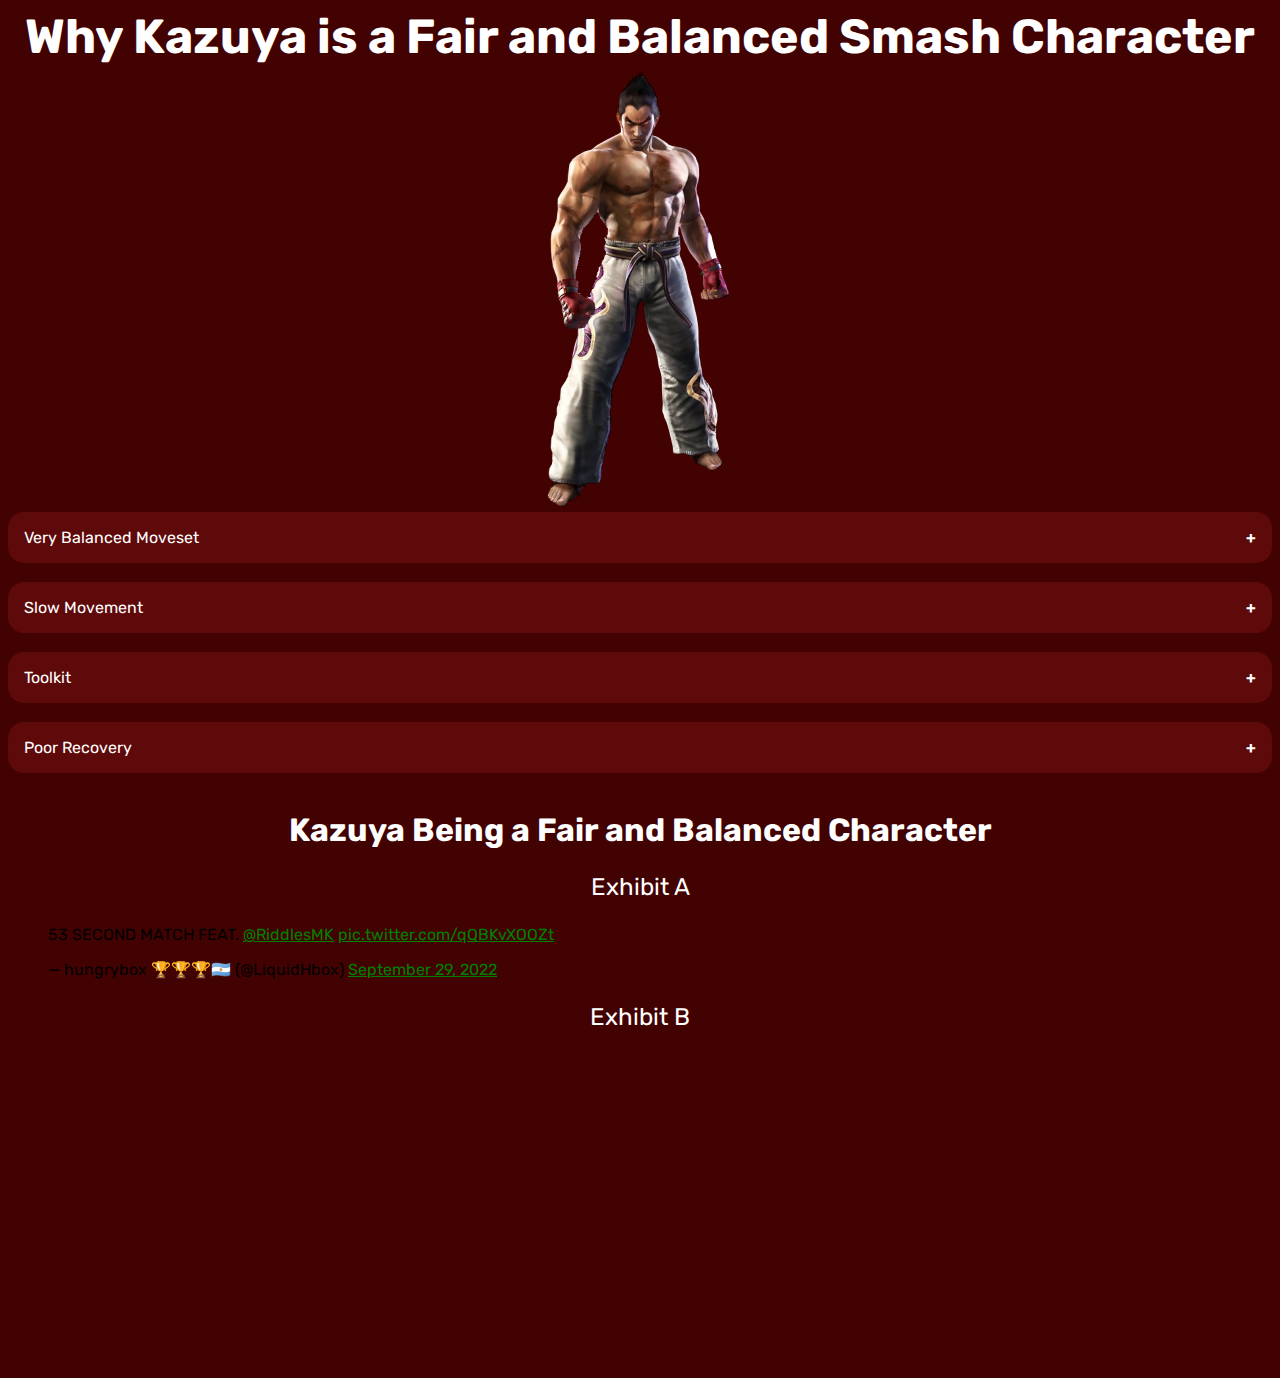
==== Scripts/Kazuya.html @ bc7d68dd "Started Main Roster Page" ====
<!DOCTYPE html>
<html lang = "en">
    <head>
        <meta charset="UTF-8">
        <meta name="viewport" content="width=device-width, initial-scale=1.0">
        <link rel = "icon" href = "../Images/TekkenSymbol.svg">       
        <link rel = "stylesheet" href = "../CSS/styles.css">
        <script src="../Scripts/collapsible.js" defer></script>


        <title>Why Kazuya is a Fair and Balanced Smash Character</title>
    </head>

    <body>
        <header class = "title">
            Why Kazuya is a Fair and Balanced Smash Character
            <a href = "proKazuyaGuide.html"><img src = "../Images/kazNeutral.png" class = "center"></a>
        </header>

        <main>
            <button class = "collapsible"> Very Balanced Moveset</button>
            <div class = "content">
                <a href = "https://ultimateframedata.com/kazyua-moves-graphic-max_hamm.jpeg" target = "_blank"><img src = "../Images/KazMoveset.jpeg" class = "center"></a>
                <p>
                    Kazuya is a character who originates from the Tekken franchise.  The version of Kazuya present in Super Smash Bros. Ultimate is taken from Tekken 7.
                    <br>
                    While it may seem like Kazuya having nearly 40 unique attacks would make him a very overpowered character, in his source material, he and all of the other Tekken 7
                    cast members have around 100 moves.  With this in mind, it is easy to tell that Kazuya's moveset was clearly nerfed even before his release.
                </p>
                <p>
                    On top of the fact that Kazuya was nerfed from his source material, a large number of his moves require command inputs which are not a native mechanic to the Smash franchise.
                    <br>
                    The strongest moves in Kazuya's kit require practice to master as they are locked behind command inputs, similar to how Terry is unable to use his GO! moves without learning
                    their inputs.
                </p>
            </div>  

            <br>

            <button class = " collapsible"> Slow Movement</button>
            <div class = "content">
                <a href = "https://www.reddit.com/r/SmashBrosUltimate/comments/ooeif7/ground_speed_tier_list/" target = "_blank"><img src = "../Images/MoveSpeed.png"></a>
                <p>
                    While Kazuya does have many desireable stats, one attribute in which he is lacking is his movement speed.
                    Kazuya is rated number 68 out of 89 playable characters in smash.
                    <br>
                    Speed in Smash is very important for characters to be able to approach.  Kazuya struggles to get in,
                    has one projectile which freezes him in place for IDK yet, and does not have the advantage of range
                    or disjointed hitboxes like other slow characters such as Byleth.
                </p>
            </div>

            <br>

            <button class = " collapsible"> Toolkit</button>
            <div class = "content">
                <table border = "3rem" class = "tables">
                    <tr><td>Tool</td><td>Reasoning</td></tr>
                    <tr><td><img src = "../Images/ReflectorKick.PNG"></td><td>Useful for countering camping zoners</td></tr>
                    <tr><td><img src = "../Images/FSmashArmor.PNG"><td>Helps with slow startup on smash attacks</td></tr>
                    <tr><td><img src = "../Images/NairSpike.png"></td><td>Improves Kazuya's ability to edgeguard</td></tr>
                    <tr><td><img src = "../Images/EWGF.png"><td>The intangibility on multiple moves helps Kazuya to approach</td></tr>
                    <tr><td><img src = "../Images/CmdGrab.png"></td><td>Source of significant damage</td></tr>
                </table>
                
                <br>
                All images taken from <a href = "https://www.ultimateframedata.com" target = "_blank">UltimateFrameData</a>
                <p>
                    While Kazuya does have a reflector, armor on multiple attacks, a spike, intangibility on multiple moves, 
                    and a command grab, he is still not overpowered due to his lack of a counter.  The fact that he is lacking a
                    counter is more than enough to keep him balanced.  All of his other tools are not excessive either has he needs
                    all of them.  Joker has a very effective counter as it is able to both reflect projectiles and counter melee 
                    attacks at the same time while Kazuya only has a reflecter which is stuck to a command input.
                </p>
            </div>

            <br>
            
            <button class = " collapsible"> Poor Recovery</button>
            <div class = "content">
                <a href = "https://ultimateframedata.com/kazuya" target = "_blank"><img src = "../Images/KazUpB.png"></a>
                <p>
                    Kazuya's recovery is poor because of slow startup and the small hitbox.  Both of these factors make 
                    Kazuya very easy to edgeguard which justifies the fact that he is not put into a helpless state after
                    using his up B.
                    
                </p>
            </div>

            <br><br>
            
            <div class = "subtitle">Kazuya Being a Fair and Balanced Character</div>

            <p class = "heading">Exhibit A</p>

            <blockquote class="twitter-tweet tw-align-center" data-theme="dark"><p lang="en" dir="ltr">53 SECOND MATCH FEAT. <a href="https://twitter.com/RiddlesMK?ref_src=twsrc%5Etfw">@RiddlesMK</a> <a href="https://t.co/qQBKvXOOZt">pic.twitter.com/qQBKvXOOZt</a></p>&mdash; hungrybox 🏆🏆🏆🇦🇷 (@LiquidHbox) <a href="https://twitter.com/LiquidHbox/status/1575304750832226304?ref_src=twsrc%5Etfw">September 29, 2022</a></blockquote> <script async src="https://platform.twitter.com/widgets.js" charset="utf-8"></script>

            <p class = "heading">Exhibit B</p>

            <iframe class = "center" width="560" height="315" src="https://www.youtube.com/embed/uVSLCrPBg1c?start=439&end=457" title="YouTube video player" frameborder="0" allow="accelerometer; autoplay; clipboard-write; encrypted-media; gyroscope; picture-in-picture; web-share" allowfullscreen></iframe>

        </main>

        <footer>
           
        </footer>
    </body>
</html>
---- CSS/styles.css ----
@import url('https://fonts.googleapis.com/css2?family=Nunito:wght@700&family=Rubik:wght@400;700&display=swap');

* {
    font-family: 'Rubik', sans-serif;
}

body {
    background-color: #430202 !important;
}

a:link {
    color: green;
}

/* #region Text Styles */
.title {
    color: white;
    text-align: center;
    font-size: 3rem;
    font-weight: bold;
}

.subtitle {
    color: white;
    text-align: center;
    font-size: 2rem;
    font-weight: bold;
}

.heading {
    color: white;
    text-align: center;
    font-size: 1.5rem;
    font-weight: normal;
}

.veryImportantList {
    text-align: center;
    color: white;
    font-size: 2rem;
    list-style-position: inside;
}

.nestedListCenter {
    margin-left: 46%;
    color: white;
    font-size: 2rem;
    list-style-position: inside;
}

.tables {
    margin-left: auto;
    margin-right:  auto;
    border-color: white;
    font-size: 1rem;
}
/* #endregion */

/* #region Image Styles */
.center {
    display: block;
    margin-left: auto;
    margin-right: auto;
}
/* #endregion */

/* #region Roster Styles */
.rosterGrid {
    grid-template-columns: repeat(14, 1fr);
}
/* #endregion */

/* #region Collapsible Styles */
.collapsible {
    background-color: #5f0a0a;
    color: white;
    cursor: pointer;
    padding: 1rem;
    width: 100%;
    border: none;
    text-align: left;
    outline: none;
    font-size: 1rem;
    border-radius: 1rem;
    transition: background-color 0.5s ease;
}

.content {
    text-align: center;
    padding: 0 18px;
    overflow: hidden;
    background-color: #A00204;
    color: white;
    max-height: 0;
    transition: max-height 0.2s ease-out;
    border-bottom-left-radius: 1rem;
    border-bottom-right-radius: 1rem;
}

.active, .collapsible:hover {
    background-color: #A00204;
}

button.collapsible.active {
    border-bottom-left-radius: 0rem;
    border-bottom-right-radius: 0rem;
}

.collapsible:after {
    content: '\002B';
    color: white;
    font-weight: bold;
    float: right;
    margin-left: 5px;
}

.active:after {
    content: "\2212";
}
/* #endregion */
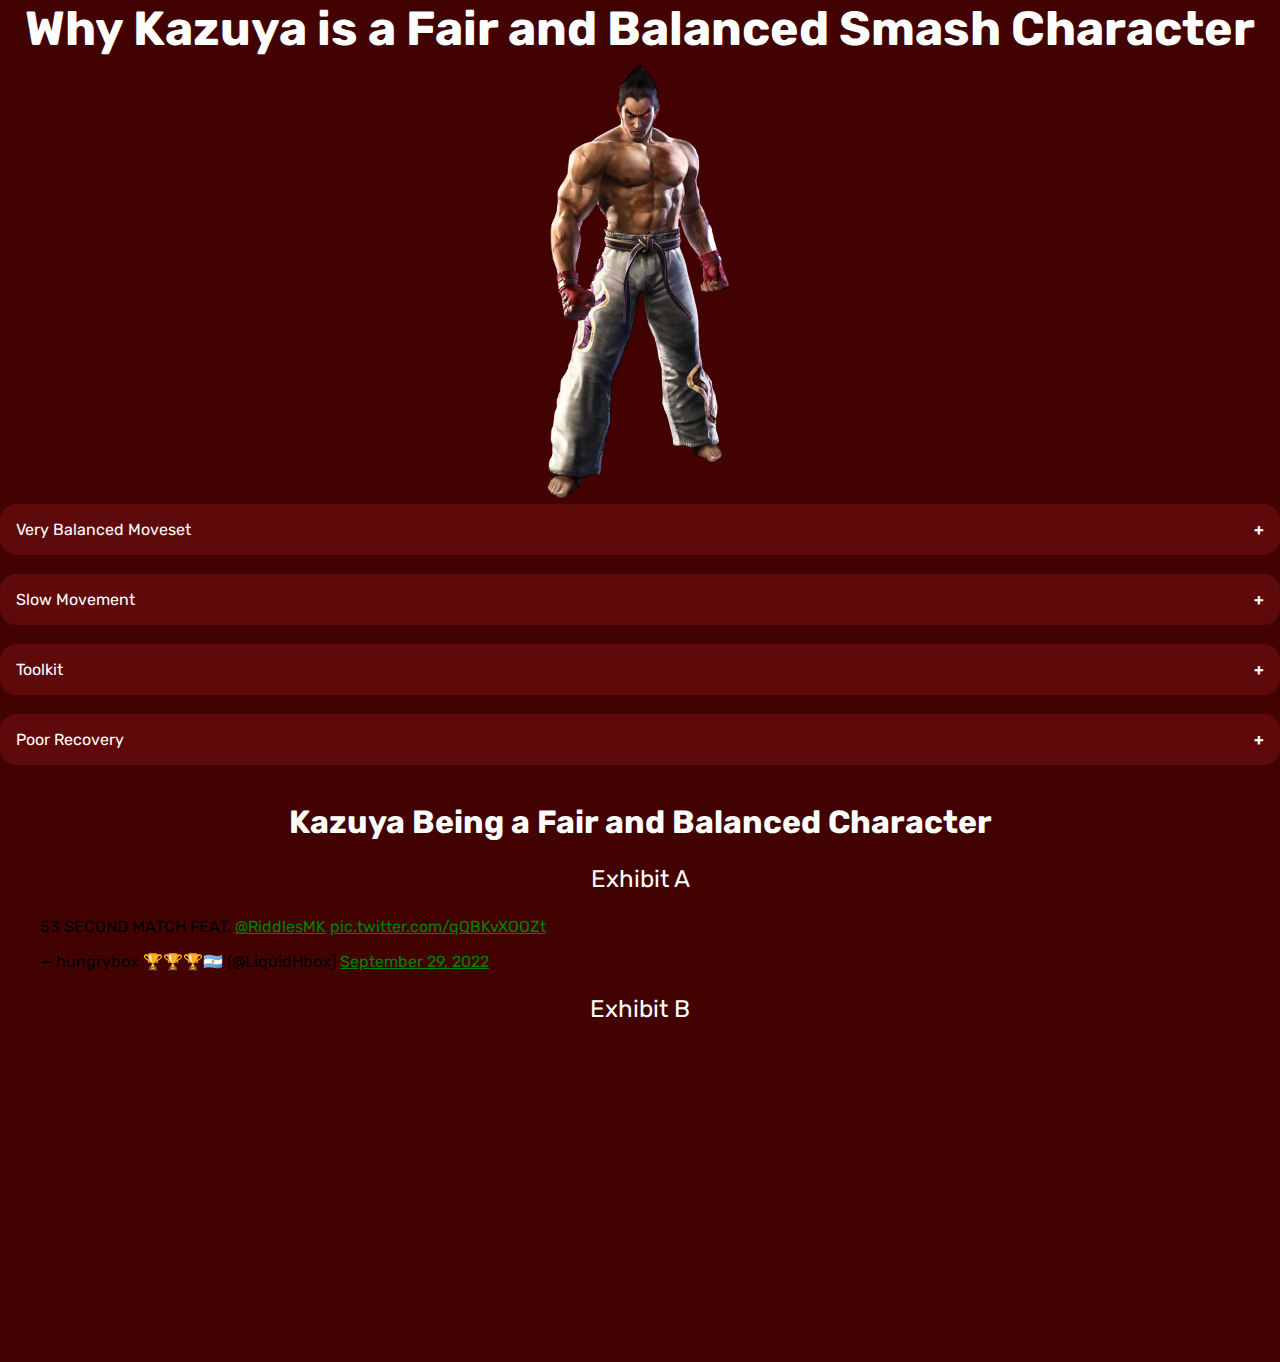
==== commit dd56c251: "Index Roster Works" ====
--- a/Scripts/Kazuya.html
+++ b/Scripts/Kazuya.html
@@ -6,21 +6,27 @@
         <link rel = "icon" href = "../Images/TekkenSymbol.svg">       
         <link rel = "stylesheet" href = "../CSS/styles.css">
         <script src="../Scripts/collapsible.js" defer></script>
-
-
         <title>Why Kazuya is a Fair and Balanced Smash Character</title>
     </head>
+    <style>
+        body {
+            background-color: #430202;
+        }
 
+        a:link {
+            color: green;
+        }
+    </style>
     <body>
         <header class = "title">
             Why Kazuya is a Fair and Balanced Smash Character
-            <a href = "proKazuyaGuide.html"><img src = "../Images/kazNeutral.png" class = "center"></a>
+            <a href = "proKazuyaGuide.html"><img src = "../Images/Kazuya/kazNeutral.png" class = "center"></a>
         </header>
 
         <main>
             <button class = "collapsible"> Very Balanced Moveset</button>
             <div class = "content">
-                <a href = "https://ultimateframedata.com/kazyua-moves-graphic-max_hamm.jpeg" target = "_blank"><img src = "../Images/KazMoveset.jpeg" class = "center"></a>
+                <a href = "https://ultimateframedata.com/kazyua-moves-graphic-max_hamm.jpeg" target = "_blank"><img src = "../Images/Kazuya/KazMoveset.jpeg" class = "center"></a>
                 <p>
                     Kazuya is a character who originates from the Tekken franchise.  The version of Kazuya present in Super Smash Bros. Ultimate is taken from Tekken 7.
                     <br>
@@ -39,7 +45,7 @@
 
             <button class = " collapsible"> Slow Movement</button>
             <div class = "content">
-                <a href = "https://www.reddit.com/r/SmashBrosUltimate/comments/ooeif7/ground_speed_tier_list/" target = "_blank"><img src = "../Images/MoveSpeed.png"></a>
+                <a href = "https://www.reddit.com/r/SmashBrosUltimate/comments/ooeif7/ground_speed_tier_list/" target = "_blank"><img src = "../Images/Kazuya/MoveSpeed.png"></a>
                 <p>
                     While Kazuya does have many desireable stats, one attribute in which he is lacking is his movement speed.
                     Kazuya is rated number 68 out of 89 playable characters in smash.
@@ -56,11 +62,11 @@
             <div class = "content">
                 <table border = "3rem" class = "tables">
                     <tr><td>Tool</td><td>Reasoning</td></tr>
-                    <tr><td><img src = "../Images/ReflectorKick.PNG"></td><td>Useful for countering camping zoners</td></tr>
-                    <tr><td><img src = "../Images/FSmashArmor.PNG"><td>Helps with slow startup on smash attacks</td></tr>
-                    <tr><td><img src = "../Images/NairSpike.png"></td><td>Improves Kazuya's ability to edgeguard</td></tr>
-                    <tr><td><img src = "../Images/EWGF.png"><td>The intangibility on multiple moves helps Kazuya to approach</td></tr>
-                    <tr><td><img src = "../Images/CmdGrab.png"></td><td>Source of significant damage</td></tr>
+                    <tr><td><img src = "../Images/Kazuya/ReflectorKick.PNG"></td><td>Useful for countering camping zoners</td></tr>
+                    <tr><td><img src = "../Images/Kazuya/FSmashArmor.PNG"><td>Helps with slow startup on smash attacks</td></tr>
+                    <tr><td><img src = "../Images/Kazuya/NairSpike.png"></td><td>Improves Kazuya's ability to edgeguard</td></tr>
+                    <tr><td><img src = "../Images/Kazuya/EWGF.png"><td>The intangibility on multiple moves helps Kazuya to approach</td></tr>
+                    <tr><td><img src = "../Images/Kazuya/CmdGrab.png"></td><td>Source of significant damage</td></tr>
                 </table>
                 
                 <br>
@@ -78,7 +84,7 @@
             
             <button class = " collapsible"> Poor Recovery</button>
             <div class = "content">
-                <a href = "https://ultimateframedata.com/kazuya" target = "_blank"><img src = "../Images/KazUpB.png"></a>
+                <a href = "https://ultimateframedata.com/kazuya" target = "_blank"><img src = "../Images/Kazuya/KazUpB.png"></a>
                 <p>
                     Kazuya's recovery is poor because of slow startup and the small hitbox.  Both of these factors make 
                     Kazuya very easy to edgeguard which justifies the fact that he is not put into a helpless state after
--- a/CSS/styles.css
+++ b/CSS/styles.css
@@ -3,15 +3,6 @@
 * {
     font-family: 'Rubik', sans-serif;
 }
-
-body {
-    background-color: #430202 !important;
-}
-
-a:link {
-    color: green;
-}
-
 /* #region Text Styles */
 .title {
     color: white;
@@ -65,8 +56,93 @@
 /* #endregion */
 
 /* #region Roster Styles */
+body {
+    width: 100vw;
+    height: 100vh;
+    margin: 0;
+    padding: 0;
+}
 .rosterGrid {
-    grid-template-columns: repeat(14, 1fr);
+    display: flex;
+    flex-wrap: wrap;
+    justify-content: center;
+    margin: 25px;
+}
+
+.rosterItem {
+    transition: .35s;
+    position: relative;
+    z-index: 0;
+}
+
+.rosterItem > img {
+    display: block;
+    align-items: center;
+    width: calc(100vw/14);
+    aspect-ratio: 1 / 1;
+    -webkit-filter: grayscale(100%);
+    -moz-filter: grayscale(100%);
+    filter: grayscale(100%);
+    transition: .35s;
+}
+
+.unfinished {
+    filter: blur(3px);
+}
+
+.rosterItem:not(.unfinished):hover > img {
+    -webkit-filter: grayscale(0%);
+    -moz-filter: grayscale(0%);
+    filter: grayscale(0%);
+    transform: scale(1.5);
+}
+
+.rosterItem:not(.unfinished):hover {
+    z-index: 200;
+}
+
+@media screen and (max-width: 1000px) {
+    .rosterGrid {
+        flex-direction: row;
+    }
+
+    .rosterItem > img {
+        width: calc(100vw/10);
+        margin-left: auto;
+        margin-right: auto;
+    }
+}
+
+@media screen and (max-width: 800px) {
+    .rosterGrid {
+        flex-direction: row;
+    }
+
+    .rosterItem > img {
+        width: calc(100vw/4);
+        margin-left: auto;
+        margin-right: auto;
+    }
+
+    body {
+        overflow-y: scroll;
+    }
+}
+
+@media screen and (max-width: 600px) {
+    .rosterGrid {
+        flex-direction: column;
+    }
+
+    .rosterItem > img {
+        width: calc(100vw/2);
+        margin-left: auto;
+        margin-right: auto;
+    }
+
+    body {
+        overflow-y: scroll;
+    }
 }
 /* #endregion */
 
